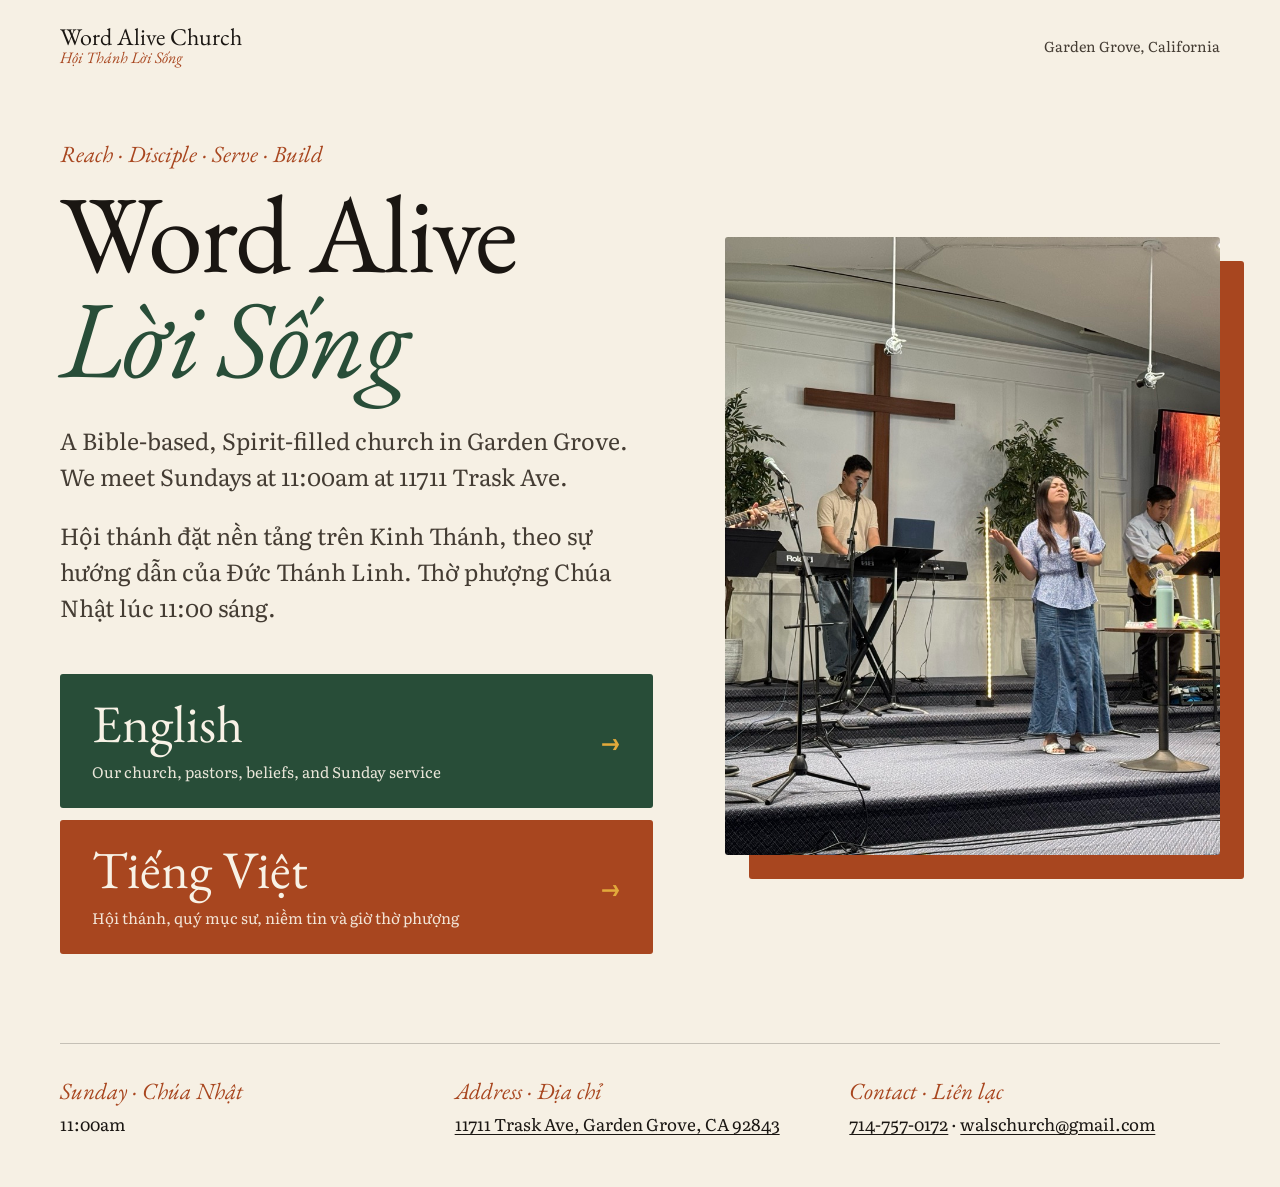
==== index.html @ 24b187d1 "Word Alive Church site: bilingual pages, design system, sermon updater Co-Authored-By: Claude Opus 5" ====
<!doctype html>
<html lang="en">
<head>
  <meta charset="utf-8">
  <meta name="viewport" content="width=device-width, initial-scale=1">
  <title>Word Alive Church · Hội Thánh Lời Sống</title>
  <meta name="description" content="Word Alive Church / Hội Thánh Lời Sống in Garden Grove, CA. Sunday worship at 11:00am. Choose English or Tiếng Việt.">
  <link rel="preconnect" href="https://fonts.googleapis.com">
  <link rel="preconnect" href="https://fonts.gstatic.com" crossorigin>
  <link href="https://fonts.googleapis.com/css2?family=EB+Garamond:ital,wght@0,400;0,500;1,400;1,500&family=Literata:ital,opsz,wght@0,7..72,400;0,7..72,500;0,7..72,600;1,7..72,400&display=swap" rel="stylesheet">
  <link rel="stylesheet" href="assets/css/system.css">
</head>
<body>
<div class="landing wrap">
  <div class="landing__top">
    <span class="lockup">
      <span class="lockup__en">Word Alive Church</span>
      <span class="lockup__vi">Hội Thánh Lời Sống</span>
    </span>
    <span class="small muted">Garden Grove, California</span>
  </div>

  <main class="landing__main">
    <div>
      <p class="eyebrow">Reach · Disciple · Serve · Build</p>
      <h1 class="display">Word Alive<br><span class="italic" lang="vi" style="color:var(--forest)">Lời Sống</span></h1>
      <p class="lede" style="margin-top:var(--space-6)">A Bible-based, Spirit-filled church in Garden Grove. We meet Sundays at 11:00am at 11711 Trask Ave.</p>
      <p class="lede" lang="vi" style="margin-top:var(--space-3)">Hội thánh đặt nền tảng trên Kinh Thánh, theo sự hướng dẫn của Đức Thánh Linh. Thờ phượng Chúa Nhật lúc 11:00 sáng.</p>

      <nav class="choose" aria-label="Choose a language / Chọn ngôn ngữ">
        <a href="en/" lang="en" data-lang-choice="en">
          <span>
            <span class="choose__lang">English</span>
            <span class="choose__desc">Our church, pastors, beliefs, and Sunday service</span>
          </span>
          <span class="choose__arrow" aria-hidden="true">→</span>
        </a>
        <a href="vi/" lang="vi" data-lang-choice="vi">
          <span>
            <span class="choose__lang">Tiếng Việt</span>
            <span class="choose__desc">Hội thánh, quý mục sư, niềm tin và giờ thờ phượng</span>
          </span>
          <span class="choose__arrow" aria-hidden="true">→</span>
        </a>
      </nav>
    </div>

    <figure class="landing__photo" style="margin:0">
      <img src="assets/img/worship-2.jpg" alt="Worship on a Sunday morning at Word Alive Church" width="1400" height="1050">
    </figure>
  </main>

  <dl class="facts">
    <div><dt>Sunday · Chúa Nhật</dt><dd>11:00am</dd></div>
    <div><dt>Address · Địa chỉ</dt><dd><a href="https://www.google.com/maps/dir/?api=1&destination=11711+Trask+Ave+Garden+Grove+CA+92843" target="_blank" rel="noopener">11711 Trask Ave, Garden Grove, CA 92843</a></dd></div>
    <div><dt>Contact · Liên lạc</dt><dd><a href="tel:+17147570172">714-757-0172</a> · <a href="mailto:walschurch@gmail.com">walschurch@gmail.com</a></dd></div>
  </dl>
</div>
<script src="assets/js/site.js"></script>
</body>
</html>
---- assets/css/system.css ----
/* Word Alive / Lời Sống design system
   Type: EB Garamond (headings, labels, Scripture) + Literata (reading text).
   Both cover Vietnamese diacritics. Labels are set in italic, never in tracked capitals. */

/* ---------- Tokens ---------- */
:root {
  /* Neutrals */
  --paper: #f6f0e4;        /* warm plaster, the wall in the portraits */
  --paper-2: #ede3d0;
  --paper-3: #ddd0b8;
  --ink: #1a1612;
  --ink-soft: #443c33;
  --ink-faint: #665d51;
  --line: rgba(26, 22, 18, 0.22);
  --line-strong: rgba(26, 22, 18, 0.5);

  /* Color */
  --forest: #284d38;       /* primary green */
  --forest-deep: #16291e;
  --forest-soft: #d7e2d3;
  --clay: #a8461f;         /* terracotta */
  --clay-deep: #7f3014;
  --clay-soft: #f0d2bf;
  --sun: #e2a93b;          /* morning gold */
  --sun-soft: #f6e3b4;
  --sky: #c9dbe0;          /* the blue of the stucco shadows */

  --on-dark: #f8f2e6;
  --on-dark-soft: rgba(248, 242, 230, 0.92);
  --on-dark-line: rgba(248, 242, 230, 0.4);

  /* Type */
  --font-display: "EB Garamond", Garamond, "Times New Roman", serif;
  --font-text: "Literata", Georgia, "Times New Roman", serif;

  --step--1: 0.9rem;
  --step-0: 1.0625rem;
  --step-1: clamp(1.2rem, 1.1rem + 0.45vw, 1.45rem);
  --step-2: clamp(1.6rem, 1.35rem + 1vw, 2.2rem);
  --step-3: clamp(2.1rem, 1.7rem + 2vw, 3.3rem);
  --step-4: clamp(2.8rem, 2rem + 3.6vw, 5.2rem);
  --step-5: clamp(3.4rem, 2.1rem + 6vw, 7.6rem);

  /* Space */
  --space-1: 0.25rem;
  --space-2: 0.5rem;
  --space-3: 0.75rem;
  --space-4: 1rem;
  --space-5: 1.5rem;
  --space-6: 2rem;
  --space-7: 3rem;
  --space-8: 4.5rem;
  --space-9: clamp(4.5rem, 3rem + 6vw, 8rem);

  --gutter: clamp(1rem, 0.5rem + 2.5vw, 2.5rem);
  --measure: 62ch;
  --wide: 1240px;

  --radius: 3px;
  --ease: cubic-bezier(0.2, 0.7, 0.2, 1);
}

/* ---------- Base ---------- */
*, *::before, *::after { box-sizing: border-box; }
html { -webkit-text-size-adjust: 100%; scroll-behavior: smooth; }
body {
  margin: 0;
  background: var(--paper);
  color: var(--ink);
  font-family: var(--font-text);
  font-size: var(--step-0);
  line-height: 1.65;
  font-variant-numeric: oldstyle-nums;
  -webkit-font-smoothing: antialiased;
  text-rendering: optimizeLegibility;
}
img { display: block; max-width: 100%; height: auto; }
a { color: inherit; text-decoration-thickness: 1px; text-underline-offset: 0.2em; }
a:hover { color: var(--clay); }
:focus-visible { outline: 2px solid var(--clay); outline-offset: 3px; }
::selection { background: var(--sun-soft); }

h1, h2, h3, h4 {
  font-family: var(--font-display);
  font-weight: 400;
  line-height: 1.05;
  letter-spacing: -0.01em;
  margin: 0;
  text-wrap: balance;
}
p { margin: 0 0 1em; text-wrap: pretty; }
p:last-child { margin-bottom: 0; }

.skip-link { position: absolute; left: -999px; top: 0; background: var(--ink); color: var(--paper); padding: var(--space-3) var(--space-4); }
.skip-link:focus { left: var(--space-4); top: var(--space-4); z-index: 100; }

/* ---------- Layout ---------- */
.wrap { width: 100%; max-width: var(--wide); margin-inline: auto; padding-inline: var(--gutter); }
.section { padding-block: var(--space-9); }
.rule { border: 0; border-top: 1px solid var(--line); margin: 0; }

/* Section colors. Light: paper, stone, sun, sky. Dark: forest, clay, dark (deep green). */
.section--stone { background: var(--paper-2); }
.section--sun { background: var(--sun-soft); }
.section--sky { background: var(--sky); }
.section--forest { background: var(--forest); }
.section--clay { background: var(--clay); }
.section--dark { background: var(--forest-deep); }
:is(.section--forest, .section--clay, .section--dark) { color: var(--on-dark); --line: var(--on-dark-line); --line-strong: var(--on-dark-line); }
:is(.section--forest, .section--clay, .section--dark) a:hover { color: var(--sun-soft); }

.split { display: grid; gap: var(--space-7); }
@media (min-width: 900px) {
  .split { grid-template-columns: 5fr 7fr; gap: var(--space-8); }
  .split--even { grid-template-columns: 1fr 1fr; }
}

/* ---------- Type helpers ---------- */
/* Small italic lead-in above a heading. Use only when it adds information the heading doesn't. */
.eyebrow {
  display: block;
  font-family: var(--font-display);
  font-style: italic;
  font-size: var(--step-1);
  line-height: 1.3;
  color: var(--clay);
  margin-bottom: var(--space-3);
}
:is(.section--forest, .section--clay, .section--dark) .eyebrow { color: var(--sun-soft); }
.section--sun .eyebrow { color: var(--clay-deep); }

/* Small italic label for metadata: times, roles, field names */
.label, .service__label, .person__role, .contact-list span, .facts dt, .footer-grid h4, .list-rows .meta, .mandate__alt, .scripture cite {
  font-family: var(--font-display);
  font-style: italic;
  font-weight: 400;
  font-size: var(--step-1);
  letter-spacing: 0;
  text-transform: none;
  line-height: 1.3;
}

.display { font-size: var(--step-5); line-height: 0.95; letter-spacing: -0.02em; }
.h1 { font-size: var(--step-4); }
.h2 { font-size: var(--step-3); }
.h3 { font-size: var(--step-2); }
.lede { font-size: var(--step-1); line-height: 1.55; color: var(--ink-soft); max-width: 46ch; }
:is(.section--forest, .section--clay, .section--dark) .lede { color: var(--on-dark-soft); }
.prose { max-width: var(--measure); }
.muted { color: var(--ink-soft); }
.italic { font-style: italic; }
.small { font-size: var(--step--1); }

/* ---------- Header ---------- */
.site-header {
  position: sticky; top: 0; z-index: 50;
  background: color-mix(in srgb, var(--paper) 94%, transparent);
  backdrop-filter: blur(8px);
  border-bottom: 1px solid var(--line);
}
.site-header::before { content: ""; display: block; height: 4px; background: linear-gradient(90deg, var(--forest) 0 40%, var(--clay) 40% 75%, var(--sun) 75%); }
.site-header__inner { display: flex; align-items: center; justify-content: space-between; gap: var(--space-5); min-height: 4.25rem; }
.lockup { display: flex; flex-direction: column; text-decoration: none; line-height: 1.05; }
.lockup__en { font-family: var(--font-display); font-size: 1.5rem; }
.lockup__vi { font-family: var(--font-display); font-style: italic; font-size: 1rem; color: var(--clay); margin-top: 1px; }
.lockup:hover { color: inherit; }

.nav { display: flex; align-items: center; gap: var(--space-5); }
.nav__links { display: flex; gap: var(--space-5); list-style: none; margin: 0; padding: 0; }
.nav__links a { text-decoration: none; font-family: var(--font-display); font-size: 1.15rem; }
.nav__links a:hover, .nav__links a[aria-current="page"] { color: var(--clay); }
.nav__toggle {
  display: none; background: none; border: 1px solid var(--line-strong); border-radius: var(--radius);
  font: italic 1.05rem var(--font-display); padding: var(--space-1) var(--space-3); cursor: pointer; color: var(--ink);
}
@media (max-width: 899px) {
  .nav__toggle { display: inline-block; }
  .nav__links {
    display: none; position: absolute; left: 0; right: 0; top: 100%;
    flex-direction: column; gap: 0; background: var(--paper); border-bottom: 1px solid var(--line);
    padding: var(--space-3) var(--gutter) var(--space-5);
  }
  .nav__links a { display: block; padding: var(--space-3) 0; font-size: 1.4rem; border-bottom: 1px solid var(--line); }
  .nav[data-open="true"] .nav__links { display: flex; }
}

.lang-switch { display: inline-flex; border: 1px solid var(--line-strong); border-radius: var(--radius); font-family: var(--font-display); font-size: 1rem; }
.lang-switch a { padding: 0.2rem 0.6rem; text-decoration: none; }
.lang-switch a[aria-current="true"] { background: var(--forest); color: var(--on-dark); }

/* ---------- Buttons & links ---------- */
.btn {
  display: inline-flex; align-items: center; gap: var(--space-3);
  padding: 0.8rem 1.4rem;
  font: 500 1rem/1 var(--font-text);
  text-decoration: none;
  border-radius: var(--radius);
  border: 1px solid var(--clay);
  background: var(--clay); color: var(--on-dark);
  transition: background 0.2s var(--ease), color 0.2s var(--ease), border-color 0.2s var(--ease);
  cursor: pointer;
}
.btn:hover { background: var(--clay-deep); border-color: var(--clay-deep); color: var(--on-dark); }
.btn--ghost { background: transparent; color: var(--ink); border-color: var(--line-strong); }
.btn--ghost:hover { background: var(--ink); color: var(--paper); border-color: var(--ink); }
:is(.section--forest, .section--clay, .section--dark) .btn { background: var(--sun); color: var(--ink); border-color: var(--sun); }
:is(.section--forest, .section--clay, .section--dark) .btn:hover { background: var(--sun-soft); border-color: var(--sun-soft); color: var(--ink); }
:is(.section--forest, .section--clay, .section--dark) .btn--ghost { background: transparent; color: var(--on-dark); border-color: var(--on-dark-line); }
:is(.section--forest, .section--clay, .section--dark) .btn--ghost:hover { background: var(--on-dark); color: var(--ink); }
.btn-row { display: flex; flex-wrap: wrap; gap: var(--space-3); margin-top: var(--space-6); }

.arrow-link { display: inline-flex; align-items: center; gap: 0.5em; font-family: var(--font-display); font-style: italic; font-size: var(--step-1); text-decoration: none; border-bottom: 1px solid currentColor; padding-bottom: 1px; color: var(--clay); }
.arrow-link::after { content: "→"; font-style: normal; transition: transform 0.2s var(--ease); }
.arrow-link:hover::after { transform: translateX(3px); }
:is(.section--forest, .section--clay, .section--dark) .arrow-link { color: var(--sun-soft); }

/* ---------- Hero ---------- */
.hero { padding-top: var(--space-8); padding-bottom: var(--space-8); }
.hero__grid { display: grid; gap: var(--space-7); align-items: end; }
@media (min-width: 900px) { .hero__grid { grid-template-columns: 7fr 5fr; } }
.hero__title em { font-style: italic; color: var(--clay); }
.hero__photo { margin-top: var(--space-8); position: relative; }
.hero__photo img { width: 100%; aspect-ratio: 16 / 7; object-fit: cover; object-position: 50% 40%; border-radius: var(--radius); }
@media (max-width: 699px) { .hero__photo img { aspect-ratio: 4 / 3; } }
.caption { font-size: var(--step--1); color: var(--ink-faint); margin-top: var(--space-3); }

/* ---------- Service time ---------- */
.service { background: var(--forest); color: var(--on-dark); padding: var(--space-5) var(--space-6) var(--space-6); border-radius: var(--radius); display: grid; gap: var(--space-1); }
.service__label { color: var(--sun-soft); }
.service__time { font-family: var(--font-display); font-size: var(--step-4); line-height: 1; font-variant-numeric: lining-nums; }
.service__time small { font-size: 0.4em; font-style: italic; margin-left: 0.15em; }
.service__where { color: var(--on-dark-soft); }
.service .arrow-link { color: var(--sun-soft); }

/* ---------- Mandate: four words ---------- */
.mandate { list-style: none; margin: 0; padding: 0; display: grid; border-top: 1px solid var(--line); }
@media (min-width: 700px) { .mandate { grid-template-columns: repeat(2, 1fr); } }
@media (min-width: 1100px) { .mandate { grid-template-columns: repeat(4, 1fr); } }
.mandate li { padding: var(--space-6) var(--space-5) var(--space-6) 0; border-bottom: 1px solid var(--line); }
@media (min-width: 1100px) {
  .mandate li { border-bottom: 0; border-right: 1px solid var(--line); padding-left: var(--space-5); }
  .mandate li:first-child { padding-left: 0; }
  .mandate li:last-child { border-right: 0; }
}
.mandate__num { font-family: var(--font-display); font-style: italic; font-size: var(--step-1); color: var(--clay); }
.mandate__word { font-family: var(--font-display); font-size: var(--step-3); display: block; margin: var(--space-1) 0 var(--space-2); }
.mandate__alt { color: var(--ink-soft); }
:is(.section--forest, .section--clay, .section--dark) .mandate__num { color: var(--sun); }
:is(.section--forest, .section--clay, .section--dark) .mandate__alt { color: var(--on-dark-soft); }

/* ---------- Scripture / pull quote ---------- */
.scripture { margin: 0; }
.scripture p { font-family: var(--font-display); font-size: var(--step-3); line-height: 1.12; font-style: italic; max-width: 20ch; }
.scripture cite { display: block; margin-top: var(--space-4); font-style: normal; }
.scripture--wide p { max-width: 26ch; }

/* ---------- Pastors ---------- */
.people { display: grid; gap: var(--space-8); }
.person { display: grid; gap: var(--space-5); align-items: start; }
@media (min-width: 800px) {
  .person { grid-template-columns: minmax(260px, 4fr) 7fr; gap: var(--space-7); }
  .person--flip { grid-template-columns: 7fr minmax(260px, 4fr); }
  .person--flip .person__photo { order: 2; }
}
.person__photo { position: relative; }
.person__photo::before { content: ""; position: absolute; inset: var(--space-4) calc(var(--space-4) * -1) calc(var(--space-4) * -1) var(--space-4); background: var(--sun-soft); border-radius: var(--radius); z-index: 0; }
.person:nth-child(2n) .person__photo::before { background: var(--forest-soft); }
.person:nth-child(3n) .person__photo::before { background: var(--clay-soft); }
.person__photo img { position: relative; z-index: 1; width: 100%; aspect-ratio: 4 / 5; object-fit: cover; border-radius: var(--radius); background: var(--paper-3); }
.photo-pending { position: relative; z-index: 1; aspect-ratio: 4 / 5; border-radius: var(--radius); background: var(--paper-2); border: 1px dashed var(--line-strong); display: grid; place-items: center; text-align: center; padding: var(--space-5); }
.photo-pending span { font-family: var(--font-display); font-style: italic; font-size: var(--step-1); color: var(--ink-soft); }
.person__role { color: var(--clay); margin-bottom: var(--space-2); }
.person__name { font-size: var(--step-3); margin-bottom: var(--space-2); }
.person__alt { font-family: var(--font-display); font-style: italic; color: var(--ink-soft); font-size: var(--step-1); margin-bottom: var(--space-5); }
.person__bio { max-width: var(--measure); }
.person__bio details summary { cursor: pointer; list-style: none; margin-top: var(--space-4); font-family: var(--font-display); font-style: italic; font-size: var(--step-1); color: var(--clay); }
.person__bio details summary::-webkit-details-marker { display: none; }
.person__bio details summary::after { content: " +"; font-style: normal; }
.person__bio details[open] summary::after { content: " −"; }
.person__bio details[open] summary { margin-bottom: var(--space-4); }

.people-row { display: grid; gap: var(--space-7); }
@media (min-width: 800px) { .people-row { grid-template-columns: 1fr 1fr; } }
.people-row .person { grid-template-columns: 1fr; }

/* Draft marker: visible on purpose while content is being collected */
.todo { border: 1px dashed var(--clay); color: var(--clay-deep); background: color-mix(in srgb, var(--clay-soft) 40%, transparent); padding: var(--space-3) var(--space-4); font-size: var(--step--1); border-radius: var(--radius); }

/* ---------- Ministries list ---------- */
.list-rows { list-style: none; margin: 0; padding: 0; border-top: 1px solid var(--line-strong); }
.list-rows li { border-bottom: 1px solid var(--line-strong); }
.list-rows a, .list-rows .row { display: grid; grid-template-columns: 1fr; gap: var(--space-2); padding: var(--space-6) 0; text-decoration: none; }
@media (min-width: 800px) {
  .list-rows a, .list-rows .row { grid-template-columns: 4fr 6fr 2fr; align-items: baseline; gap: var(--space-6); }
}
.list-rows h3 { font-size: var(--step-2); }
.list-rows .meta { color: var(--clay); }
@media (min-width: 800px) { .list-rows .meta { text-align: right; } }
.list-rows a:hover h3 { color: var(--clay); }
:is(.section--forest, .section--clay, .section--dark) .list-rows .meta { color: var(--sun-soft); }

/* ---------- Ministry panels (youth, young adults) ---------- */
.ministry-grid { display: grid; gap: var(--space-5); }
@media (min-width: 800px) { .ministry-grid { grid-template-columns: 1fr 1fr; } }
.ministry { background: var(--paper); border-radius: var(--radius); padding: var(--space-6); display: grid; gap: var(--space-3); align-content: start; border-top: 6px solid var(--forest); }
.ministry + .ministry { border-top-color: var(--clay); }
.ministry h3 { font-size: var(--step-3); }
.ministry__who { font-family: var(--font-display); font-style: italic; font-size: var(--step-1); color: var(--ink-soft); }
.ministry__when { font-family: var(--font-display); font-size: var(--step-2); line-height: 1.1; font-variant-numeric: lining-nums; padding-block: var(--space-3); border-block: 1px solid var(--line); margin-block: var(--space-2); }
.ministry__when small { display: block; font-style: italic; font-size: var(--step-0); color: var(--ink-soft); font-variant-numeric: oldstyle-nums; }
.status { display: inline-block; justify-self: start; background: var(--sun-soft); color: var(--clay-deep); border: 1px solid var(--sun); padding: 0.15rem 0.6rem; border-radius: var(--radius); font-family: var(--font-display); font-style: italic; font-size: var(--step-0); }

/* ---------- Video ---------- */
.video { position: relative; aspect-ratio: 16 / 9; border-radius: var(--radius); overflow: hidden; background: var(--ink); }
.video iframe { position: absolute; inset: 0; width: 100%; height: 100%; border: 0; }

/* ---------- Latest sermon ---------- */
.sermon { margin: 0 0 var(--space-8); }
.sermon__fallback { position: absolute; inset: 0; display: grid; place-items: center; color: var(--on-dark); font-family: var(--font-display); font-style: italic; font-size: var(--step-2); text-align: center; padding: var(--space-5); }
.sermon__meta { display: flex; flex-wrap: wrap; align-items: baseline; gap: var(--space-2) var(--space-4); margin-top: var(--space-4); }
.sermon__meta:empty { display: none; }
.sermon__label { font-family: var(--font-display); font-style: italic; font-size: var(--step-1); color: var(--clay); }
.sermon__title { font-family: var(--font-display); font-size: var(--step-2); line-height: 1.15; }
.sermon__date { color: var(--ink-soft); }
.live-badge { display: inline-flex; align-items: center; gap: 0.45em; background: var(--clay); color: var(--on-dark); padding: 0.1rem 0.6rem; border-radius: var(--radius); font-family: var(--font-display); font-style: italic; font-size: var(--step-1); }
.live-badge::before { content: ""; width: 0.5em; height: 0.5em; border-radius: 50%; background: var(--sun); animation: pulse 1.6s ease-in-out infinite; }
@keyframes pulse { 50% { opacity: 0.3; } }

/* ---------- Photo strip ---------- */
.photo-strip { display: grid; gap: var(--space-3); grid-template-columns: repeat(12, 1fr); }
.photo-strip img { width: 100%; height: 100%; object-fit: cover; border-radius: var(--radius); }
.photo-strip > :nth-child(1) { grid-column: span 12; aspect-ratio: 3 / 2; }
.photo-strip > :nth-child(2), .photo-strip > :nth-child(3) { grid-column: span 6; aspect-ratio: 1; }
@media (min-width: 800px) {
  .photo-strip > :nth-child(1) { grid-column: span 7; grid-row: span 2; aspect-ratio: auto; }
  .photo-strip > :nth-child(2), .photo-strip > :nth-child(3) { grid-column: span 5; aspect-ratio: 16 / 10; }
}

/* ---------- Statement of faith ---------- */
.faith-list { list-style: none; counter-reset: faith; margin: 0; padding: 0; border-top: 1px solid var(--line-strong); }
.faith-list li { counter-increment: faith; display: grid; grid-template-columns: 2.5rem 1fr; column-gap: var(--space-4); padding: var(--space-5) 0; border-bottom: 1px solid var(--line); }
.faith-list li::before { content: counter(faith) "."; grid-row: span 2; font-family: var(--font-display); font-style: italic; font-size: var(--step-2); line-height: 1; color: var(--clay); }
.faith-list p { font-family: var(--font-display); font-size: var(--step-1); line-height: 1.4; margin-bottom: var(--space-2); max-width: 60ch; }
.ref { color: var(--ink-faint); font-size: 0.9em; }
.faith-list .ref { font-size: var(--step--1); }

/* ---------- Giving ---------- */
.give-grid { display: grid; gap: var(--space-5); }
@media (min-width: 800px) { .give-grid { grid-template-columns: repeat(3, 1fr); } }
.give-item { border-top: 1px solid var(--on-dark-line); padding-top: var(--space-5); }
.give-item h3 { font-size: var(--step-2); margin-bottom: var(--space-2); }
.give-item .handle { font-family: var(--font-display); font-size: var(--step-1); font-style: italic; color: var(--sun-soft); }

/* ---------- Footer ---------- */
.site-footer { background: var(--ink); color: var(--on-dark-soft); padding-block: var(--space-8) var(--space-6); }
.site-footer a { color: var(--on-dark); }
.site-footer a:hover { color: var(--sun); }
.footer-grid { display: grid; gap: var(--space-6); }
@media (min-width: 800px) { .footer-grid { grid-template-columns: 2fr 1fr 1fr 1fr; } }
.footer-grid h4 { color: var(--sun); margin-bottom: var(--space-3); }
.footer-grid ul { list-style: none; padding: 0; margin: 0; display: grid; gap: var(--space-2); }
.footer-name { font-family: var(--font-display); font-size: var(--step-2); color: var(--on-dark); line-height: 1.1; }
.footer-name span { font-style: italic; color: var(--clay-soft); }
.footer-base { margin-top: var(--space-8); padding-top: var(--space-5); border-top: 1px solid rgba(248, 242, 230, 0.15); display: flex; flex-wrap: wrap; justify-content: space-between; gap: var(--space-3); font-size: var(--step--1); }

/* ---------- Landing (language chooser) ---------- */
.landing { min-height: 100svh; display: grid; grid-template-rows: auto 1fr auto; }
.landing__top { display: flex; justify-content: space-between; align-items: center; padding-block: var(--space-5); gap: var(--space-4); flex-wrap: wrap; }
.landing__main { display: grid; gap: var(--space-7); padding-block: var(--space-7) var(--space-8); align-items: center; }
@media (min-width: 1000px) { .landing__main { grid-template-columns: 6fr 5fr; gap: var(--space-8); } }
.landing__photo { position: relative; }
.landing__photo::before { content: ""; position: absolute; inset: var(--space-5) calc(var(--space-5) * -1) calc(var(--space-5) * -1) var(--space-5); background: var(--clay); border-radius: var(--radius); }
.landing__photo img { position: relative; width: 100%; aspect-ratio: 4 / 5; object-fit: cover; object-position: 55% 50%; border-radius: var(--radius); }
@media (max-width: 999px) { .landing__photo img { aspect-ratio: 16 / 10; } .landing__photo::before { inset: var(--space-3) calc(var(--space-3) * -1) calc(var(--space-3) * -1) var(--space-3); } }

.choose { display: grid; gap: var(--space-3); margin-top: var(--space-7); }
.choose a {
  display: grid; grid-template-columns: 1fr auto; align-items: center; gap: var(--space-4);
  padding: var(--space-5) var(--space-6); border-radius: var(--radius); text-decoration: none;
  background: var(--forest); color: var(--on-dark);
  transition: background 0.25s var(--ease), transform 0.25s var(--ease);
}
.choose a + a { background: var(--clay); }
.choose a:hover { background: var(--forest-deep); color: var(--on-dark); }
.choose a + a:hover { background: var(--clay-deep); }
.choose__lang { font-family: var(--font-display); font-size: var(--step-3); line-height: 1; }
.choose__desc { display: block; font-size: 0.95rem; color: var(--on-dark-soft); margin-top: var(--space-2); }
.choose__arrow { font-size: var(--step-2); color: var(--sun); transition: transform 0.25s var(--ease); }
.choose a:hover .choose__arrow { transform: translateX(4px); }

.facts { display: grid; gap: var(--space-5); border-top: 1px solid var(--line); padding-block: var(--space-6); }
@media (min-width: 800px) { .facts { grid-template-columns: repeat(3, 1fr); } }
.facts dt { color: var(--clay); margin-bottom: var(--space-1); }
.facts dd { margin: 0; }

/* ---------- Map ---------- */
.map { position: relative; border-radius: var(--radius); overflow: hidden; background: var(--paper-3); border: 1px solid var(--line); }
.map iframe { display: block; width: 100%; height: 100%; min-height: 360px; border: 0; filter: sepia(0.15) saturate(0.9); }
.visit-grid { display: grid; gap: var(--space-7); }
@media (min-width: 900px) { .visit-grid { grid-template-columns: 5fr 7fr; align-items: stretch; } }
.contact-list { list-style: none; padding: 0; margin: var(--space-6) 0 0; display: grid; gap: var(--space-3); }
.contact-list span { display: block; color: var(--clay-deep); }

/* ---------- Inner page header & long-form ---------- */
.page-head { padding-block: var(--space-8) var(--space-7); background: var(--forest); color: var(--on-dark); }
.page-head .eyebrow { color: var(--sun-soft); }
.page-head .lede { margin-top: var(--space-5); color: var(--on-dark-soft); }
.article { max-width: 70ch; }
.article h2 { font-size: var(--step-3); margin: var(--space-8) 0 var(--space-5); color: var(--forest); }
.article h2:first-child { margin-top: 0; }
.article h3 { font-size: var(--step-2); margin: var(--space-7) 0 var(--space-4); }
.toc { list-style: none; padding: 0; margin: 0; display: grid; gap: var(--space-2); font-family: var(--font-display); font-size: var(--step-1); }
.toc a { text-decoration: none; color: var(--ink-soft); }
.toc a:hover { color: var(--clay); }
.with-toc { display: grid; gap: var(--space-7); }
@media (min-width: 1000px) {
  .with-toc { grid-template-columns: 220px 1fr; gap: var(--space-8); }
  .with-toc .toc { position: sticky; top: 6rem; align-self: start; }
}
.mission { font-family: var(--font-display); font-size: var(--step-2); line-height: 1.3; max-width: 34ch; }
.mission p + p { margin-top: var(--space-5); }
.next-page { display: flex; justify-content: space-between; gap: var(--space-5); flex-wrap: wrap; padding-top: var(--space-6); margin-top: var(--space-8); border-top: 1px solid var(--line-strong); }

/* ---------- Motion ---------- */
@media (prefers-reduced-motion: reduce) {
  * { transition: none !important; scroll-behavior: auto !important; }
}
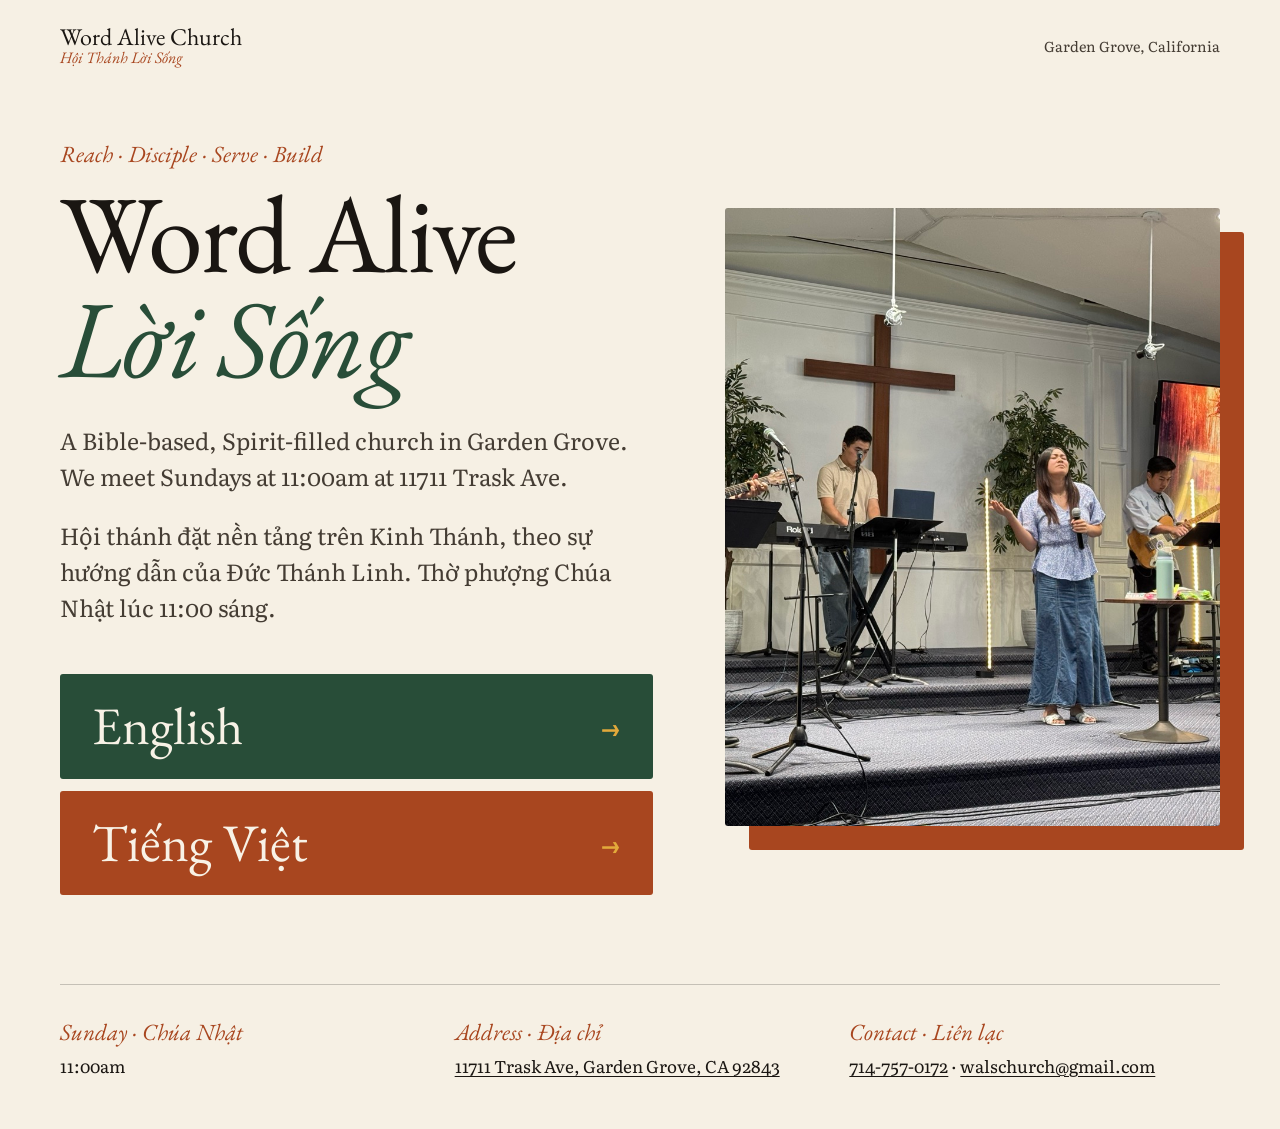
==== commit 6eeb7039: "Cut filler copy and spell out 'and' in headings Co-Authored-By: Claude Opus 5.5 <noreply@anthropic.c" ====
--- a/index.html
+++ b/index.html
@@ -31,14 +31,12 @@
         <a href="en/" lang="en" data-lang-choice="en">
           <span>
             <span class="choose__lang">English</span>
-            <span class="choose__desc">Our church, pastors, beliefs, and Sunday service</span>
           </span>
           <span class="choose__arrow" aria-hidden="true">→</span>
         </a>
         <a href="vi/" lang="vi" data-lang-choice="vi">
           <span>
             <span class="choose__lang">Tiếng Việt</span>
-            <span class="choose__desc">Hội thánh, quý mục sư, niềm tin và giờ thờ phượng</span>
           </span>
           <span class="choose__arrow" aria-hidden="true">→</span>
         </a>
--- a/assets/css/system.css
+++ b/assets/css/system.css
@@ -283,8 +283,8 @@
 @media (min-width: 800px) { .people-row { grid-template-columns: 1fr 1fr; } }
 .people-row .person { grid-template-columns: 1fr; }
 
-/* Draft marker: visible on purpose while content is being collected */
-.todo { border: 1px dashed var(--clay); color: var(--clay-deep); background: color-mix(in srgb, var(--clay-soft) 40%, transparent); padding: var(--space-3) var(--space-4); font-size: var(--step--1); border-radius: var(--radius); }
+/* Shown in place of content that is not ready yet */
+.coming-soon { font-family: var(--font-display); font-style: italic; font-size: var(--step-1); color: var(--ink-soft); }
 
 /* ---------- Ministries list ---------- */
 .list-rows { list-style: none; margin: 0; padding: 0; border-top: 1px solid var(--line-strong); }
@@ -294,6 +294,7 @@
   .list-rows a, .list-rows .row { grid-template-columns: 4fr 6fr 2fr; align-items: baseline; gap: var(--space-6); }
 }
 .list-rows h3 { font-size: var(--step-2); }
+@media (min-width: 800px) { .list-rows .meta { grid-column: -2; } }
 .list-rows .meta { color: var(--clay); }
 @media (min-width: 800px) { .list-rows .meta { text-align: right; } }
 .list-rows a:hover h3 { color: var(--clay); }
